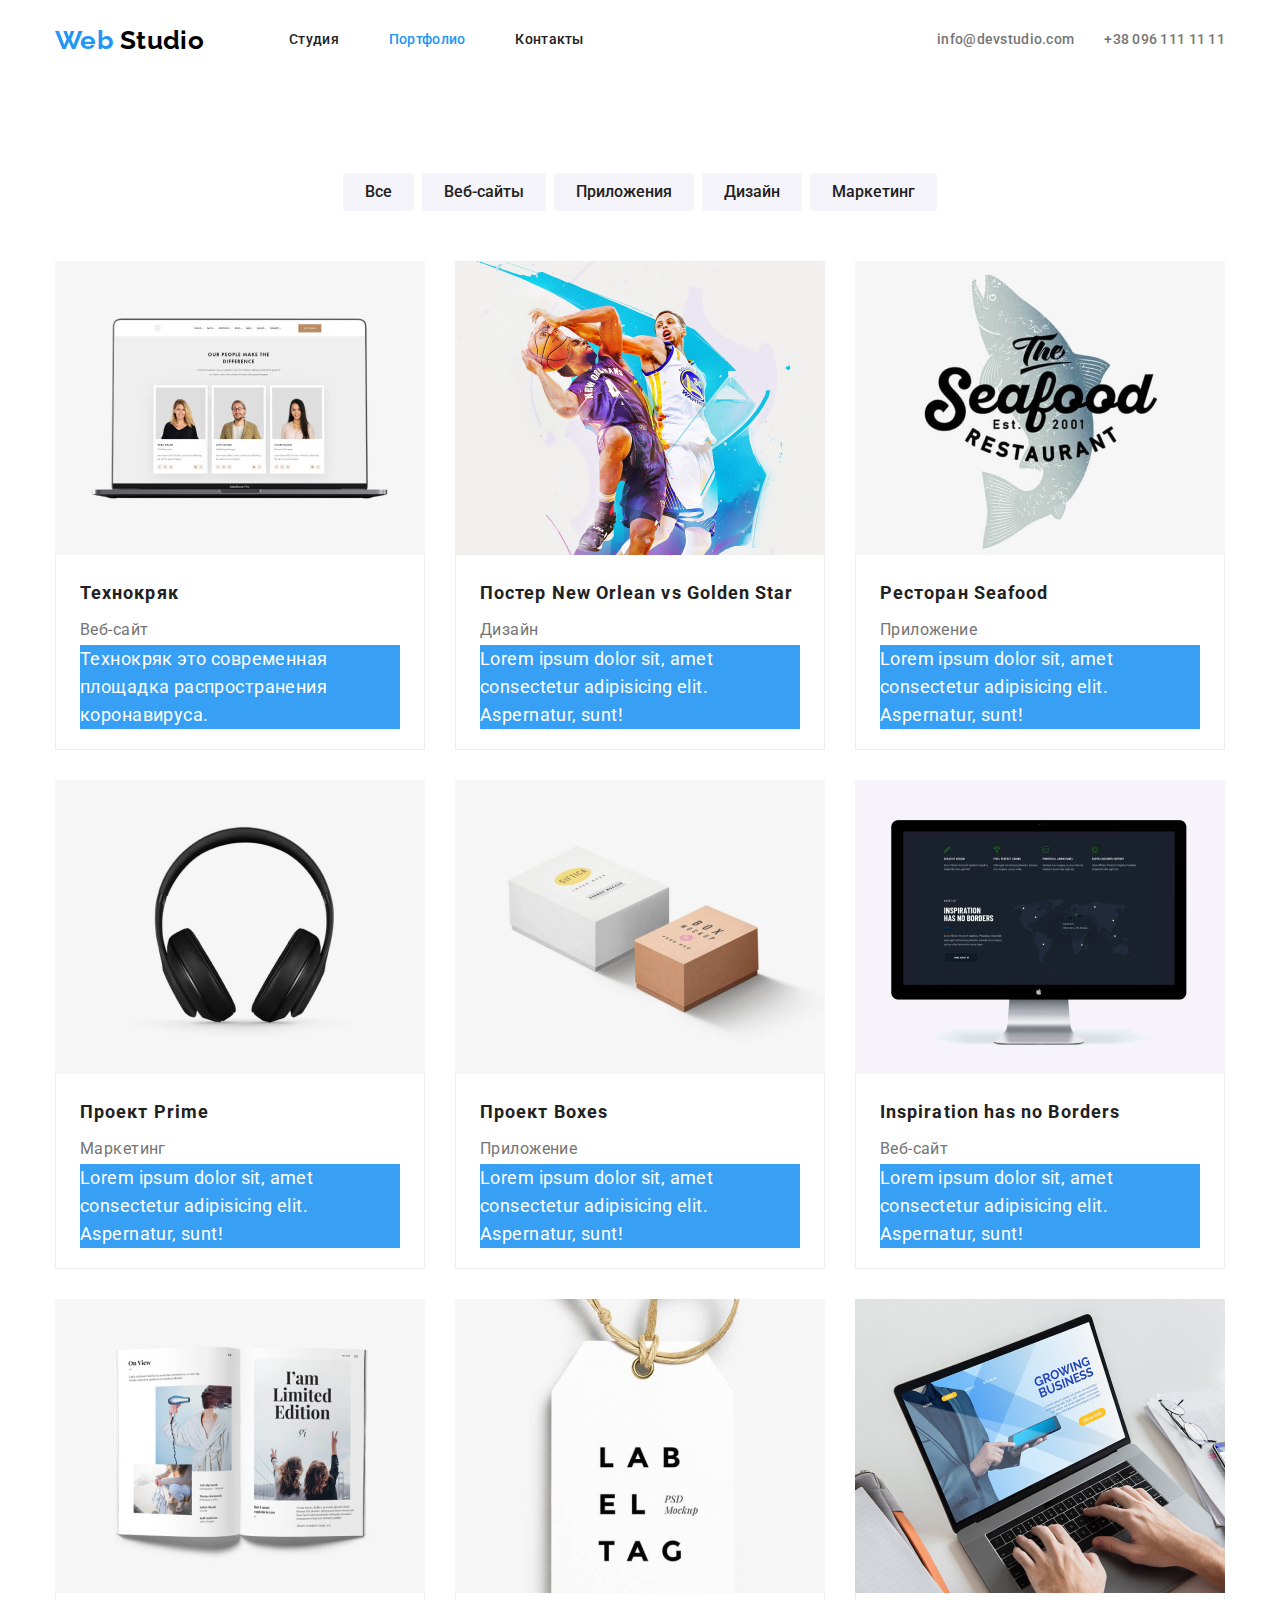
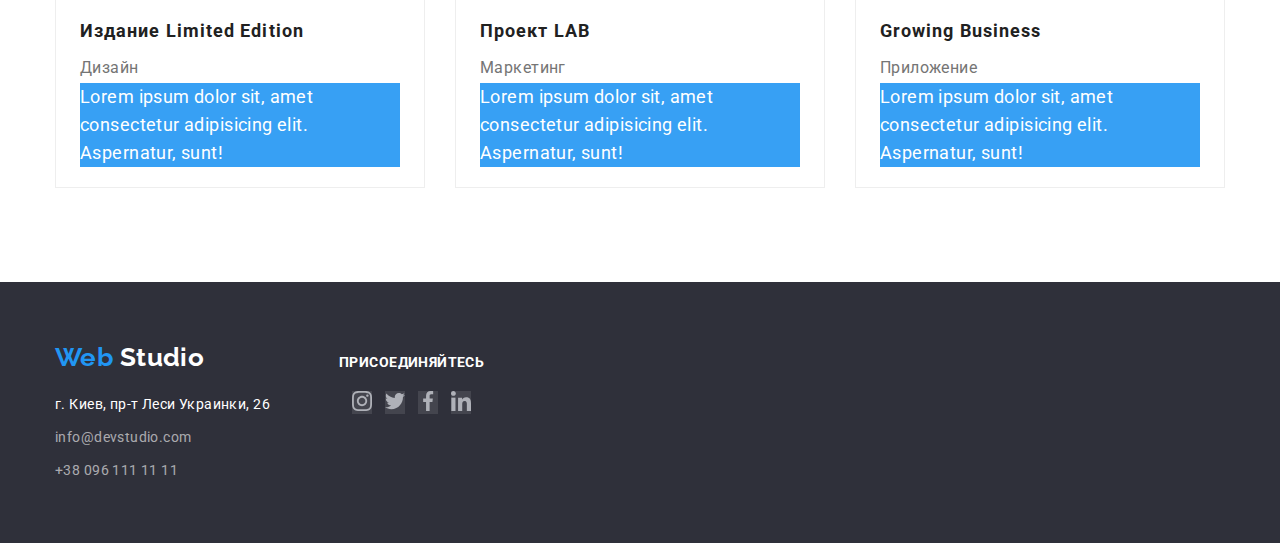
==== portfolio.html @ 56e42ae4 "Добавляет файлы из д/з goit-markup-hw-03" ====
<!DOCTYPE html>
<html lang="en">
  <head>
    <meta charset="UTF-8" />
    <meta name="viewport" content="width=device-width, initial-scale=1.0" />
    <title>Портфолио</title>
    <link
      href="https://fonts.googleapis.com/css2?family=Raleway:wght@700&family=Roboto:wght@400;500;700;900&display=swap"
      rel="stylesheet"
    />
    <link
      rel="stylesheet"
      href="https://cdnjs.cloudflare.com/ajax/libs/modern-normalize/0.7.0/modern-normalize.min.css"
    />
    <link rel="stylesheet" href="./css/style.css" />
  </head>
  <body class="page">
    <!-- шапка сайта -->
    <header>
      <div class="container page-header">
        <nav class="main-nav">
          <a href="./index.html" class="logo" lang="en">
            <span class="logo-active">Web</span> Studio</a
          >
          <ul class="list site-nav">
            <li class="site-nav-item">
              <a href="./index.html" class="link">Студия</a>
            </li>
            <li class="site-nav-item">
              <a href="./portfolio.html" class="link current">Портфолио</a>
            </li>
            <li class="site-nav-item"><a href="" class="link">Контакты</a></li>
          </ul>
        </nav>
        <ul class="list authorization-nav">
          <li class="auth-nav-item">
            <address>
              <a href="mailto:info@devstudio.com" class="link"
                >info@devstudio.com</a
              >
            </address>
          </li>
          <li class="auth-nav-item">
            <address>
              <a href="tel:+380961111111" class="link">+38 096 111 11 11</a>
            </address>
          </li>
        </ul>
      </div>
    </header>
    <main>
      <section class="section portfolio-section">
        <!-- перечень выполенных проектов -->
        <div class="container">
          <h1 hidden>Выполненные проекты</h1>
          <ul class="list button-list">
            <li class="button-item">
              <button class="button" type="button">Все</button>
            </li>
            <li class="button-item">
              <button class="button" type="button">Веб-сайты</button>
            </li>
            <li class="button-item">
              <button class="button" type="button">Приложения</button>
            </li>
            <li class="button-item">
              <button class="button" type="button">Дизайн</button>
            </li>
            <li class="button-item">
              <button class="button" type="button">Маркетинг</button>
            </li>
          </ul>
          <ul class="list portfolio">
            <li class="portfolio-list-item">
              <a href="" class="link">
                <img
                  src="./images/portfolio-projects/project-1.jpg"
                  class="portfolio-project-image"
                  alt="экран ноутбука с изображением"
                  width="370"
                  height="294"
                />
                <div class="portfolio-project-content">
                  <h2 class="title">Технокряк</h2>
                  <p class="text">Веб-сайт</p>
                  <p class="text-hidden">
                    Технокряк это современная площадка распространения
                    коронавируса.
                    <span hidden
                      >Компании используют эту платформу для цифрового шпионажа
                      и атак на защищённые сервера конкурентов.</span
                    >
                  </p>
                </div>
              </a>
            </li>
            <li class="portfolio-list-item">
              <a href="" class="link">
                <img
                  src="./images/portfolio-projects/project-2.jpg"
                  class="portfolio-project-image"
                  alt="баскетболисты"
                  width="370"
                  height="294"
                />
                <div class="portfolio-project-content">
                  <h2 class="title">
                    Постер <span lang="en">New Orlean vs Golden Star</span>
                  </h2>
                  <p class="text">Дизайн</p>
                  <p class="text-hidden">
                    Lorem ipsum dolor sit, amet consectetur adipisicing elit.
                    Aspernatur, sunt!
                  </p>
                </div>
              </a>
            </li>
            <li class="portfolio-list-item">
              <a href="" class="link">
                <img
                  src="./images/portfolio-projects/project-3.jpg"
                  class="portfolio-project-image"
                  alt="эмблема рыбного ресторана"
                  width="370"
                  height="294"
                />
                <div class="portfolio-project-content">
                  <h2 class="title">Ресторан <span lang="en">Seafood</span></h2>
                  <p class="text">Приложение</p>
                  <p class="text-hidden">
                    Lorem ipsum dolor sit, amet consectetur adipisicing elit.
                    Aspernatur, sunt!
                  </p>
                </div>
              </a>
            </li>
            <li class="portfolio-list-item">
              <a href="" class="link">
                <img
                  src="./images/portfolio-projects/project-4.jpg"
                  class="portfolio-project-image"
                  alt="наушники"
                  width="370"
                  height="294"
                />
                <div class="portfolio-project-content">
                  <h2 class="title">Проект <span lang="en">Prime</span></h2>
                  <p class="text">Маркетинг</p>
                  <p class="text-hidden">
                    Lorem ipsum dolor sit, amet consectetur adipisicing elit.
                    Aspernatur, sunt!
                  </p>
                </div>
              </a>
            </li>
            <li class="portfolio-list-item">
              <a href="" class="link">
                <img
                  src="./images/portfolio-projects/project-5.jpg"
                  class="portfolio-project-image"
                  alt="картонные коробки"
                  width="370"
                  height="294"
                />
                <div class="portfolio-project-content">
                  <h2 class="title">Проект <span lang="en">Boxes</span></h2>
                  <p class="text">Приложение</p>
                  <p class="text-hidden">
                    Lorem ipsum dolor sit, amet consectetur adipisicing elit.
                    Aspernatur, sunt!
                  </p>
                </div>
              </a>
            </li>
            <li class="portfolio-list-item">
              <a href="" class="link">
                <img
                  src="./images/portfolio-projects/project-6.jpg"
                  class="portfolio-project-image"
                  alt="сраница сайта на экране монитора"
                  width="370"
                  height="294"
                />
                <div class="portfolio-project-content">
                  <h2 class="title" lang="en">Inspiration has no Borders</h2>
                  <p class="text">Веб-сайт</p>
                  <p class="text-hidden">
                    Lorem ipsum dolor sit, amet consectetur adipisicing elit.
                    Aspernatur, sunt!
                  </p>
                </div>
              </a>
            </li>
            <li class="portfolio-list-item">
              <a href="" class="link">
                <img
                  src="./images/portfolio-projects/project-7.jpg"
                  class="portfolio-project-image"
                  alt="страницы журнала в развороте"
                  width="370"
                  height="294"
                />
                <div class="portfolio-project-content">
                  <h2 class="title">
                    Издание <span lang="en">Limited Edition</span>
                  </h2>
                  <p class="text">Дизайн</p>
                  <p class="text-hidden">
                    Lorem ipsum dolor sit, amet consectetur adipisicing elit.
                    Aspernatur, sunt!
                  </p>
                </div>
              </a>
            </li>
            <li class="portfolio-list-item">
              <a href="" class="link">
                <img
                  src="./images/portfolio-projects/project-8.jpg"
                  class="portfolio-project-image"
                  alt="эмблема проекта"
                  width="370"
                  height="294"
                />
                <div class="portfolio-project-content">
                  <h2 class="title">Проект <span lang="en">LAB</span></h2>
                  <p class="text">Маркетинг</p>
                  <p class="text-hidden">
                    Lorem ipsum dolor sit, amet consectetur adipisicing elit.
                    Aspernatur, sunt!
                  </p>
                </div>
              </a>
            </li>
            <li class="portfolio-list-item">
              <a href="" class="link">
                <img
                  src="./images/portfolio-projects/project-9.jpg"
                  class="portfolio-project-image"
                  alt="сайт приложения на экране ноутбука"
                  width="370"
                  height="294"
                />
                <div class="portfolio-project-content">
                  <h2 class="title" lang="en">Growing Business</h2>
                  <p class="text">Приложение</p>
                  <p class="text-hidden">
                    Lorem ipsum dolor sit, amet consectetur adipisicing elit.
                    Aspernatur, sunt!
                  </p>
                </div>
              </a>
            </li>
          </ul>
        </div>
      </section>
    </main>
    <footer class="footer">
      <div class="container">
        <!-- подвал-адрес и контакты -->
        <h2 hidden>Адрес, контакты, обратная связь</h2>
        <div class="main-container">
          <div class="contacts-container">
            <a href="./index.html" class="logo" lang="en">
              <span class="logo-active">Web</span> Studio</a
            >
            <address>
              <ul class="list adress-links">
                <li class="footer-link-item">
                  <a
                    href="https://goo.gl/maps/h3NakL3rMjCTocCM8"
                    class="link map"
                    target="_blank"
                    >г. Киев, пр-т Леси Украинки, 26</a
                  >
                </li>
                <li class="footer-link-item">
                  <a href="mailto:info@devstudio.com" class="link"
                    >info@devstudio.com</a
                  >
                </li>
                <li class="footer-link-item">
                  <a href="tel:+380961111111" class="link">+38 096 111 11 11</a>
                </li>
              </ul>
            </address>
          </div>
          <div class="social-links-container">
            <b class="text">присоединяйтесь</b>
            <ul class="list social-link-list">
              <li>
                <a href="" class="social-link" aria-label="иконка инстаграма">
                  <img
                    src="./images/our-team/social/instagram.svg"
                    alt="иконка инстаграма"
                /></a>
              </li>
              <li>
                <a href="" class="social-link" aria-label="иконка твиттера">
                  <img
                    src="./images/our-team/social/twitter.svg"
                    alt="иконка твиттера"
                /></a>
              </li>
              <li>
                <a href="" class="social-link" aria-label="иконка фейсбука">
                  <img
                    src="./images/our-team/social/facebook.svg"
                    alt="иконка фейсбука"
                /></a>
              </li>
              <li>
                <a href="" class="social-link" aria-label="иконка линкедина">
                  <img
                    src="./images/our-team/social/linkedin.svg"
                    alt="иконка линкедина"
                /></a>
              </li>
            </ul>
          </div>
        </div>
      </div>
    </footer>
  </body>
</html>
---- css/style.css ----
/* цвет основного текста #212121 */
/* цвет вторичног текста #757575 */
/* цвет лого основной #000000 */
/*цвет лого дополнительный #2196F3 */
/* белый цвет #FFFFFF */
/* цвет e-mail и tel в футере rgba(255, 255, 255, 0.6); */
/* акцент #2196F3 */
/* основной цвет фона #FFFFFF */
/* цвет фона неактивной кнопки-ссылки в Hero background: #188CE8; */
/* цвет фона секции HERO rgba(47, 48, 58, 0.8); */
/* вторичный цвет фона #F5F4FA */
/* цвет фона подписей в разделе Чем мы занимаемся rgba(47, 48, 58, 0.8) */
/* цвет фона в футере #2F303A */
/* цвет рамки списка портфолио #EEEEEE */

/* шрифты
лого font-family: Raleway; font-weight: bold
навигация font-family: Roboto; font-weight: 500
заголовок Hero font-family: Roboto; font-weight: 900 (bold)
абзац в секции Особенности font-family: Roboto; font-weight: normal;
заголовки H2  font-family: Roboto; font-weight: bold;
абзацы в секции чем мы занимаемся  font-family: Roboto; font-weight: bold;
*/

/* outline: 2px solid tomato - поставить в каждый (блок), для удобства верстки */

:root {
  --primary-text-color: #757575;
  --secondary-text-color: #212121;
  --logo-color: #000000;
  --primary-accent-color: #2196f3;
  --additional-accent-color: #188ce8;
  --white-color: #ffffff;
  --footer-adress-color: rgba(255, 255, 255, 0.6);
  --hero-background-color: rgba(47, 48, 58, 0.8);
  --footer-social-links-background-color: rgba(255, 255, 255, 0.1);
  --secondary-background-color: #f5f4fa;
  --footer-background-color: #2f303a;
  --portfolio-list-hidden-color: rgba(33, 150, 243, 0.9);
  --portfolio-list-border-color: #eeeeee;
}

/* Стили для index.html */

.page {
  background-color: var(--white-color);
  color: var(--primary-text-color);

  font-family: "Roboto", sans-serif;
  letter-spacing: 0.03em;
  font-size: 14px;
}

.list {
  margin: 0;
  padding: 0;
  list-style: none;
}

.link,
.logo {
  font-style: normal;
}

.container {
  width: 1200px;
  padding-left: 15px;
  padding-right: 15px;
  margin-left: auto;
  margin-right: auto;
}

.section {
  padding-top: 94px;
  padding-bottom: 94px;
}

/* Header section */
.page-header {
  display: flex;
  align-items: center;
}

.main-nav {
  display: flex;
  align-items: center;
}
.main-nav .logo {
  margin-right: 85px;
}

/* logo */
.logo {
  color: var(--logo-color);
  font-family: "Raleway", sans-serif;
  font-weight: 700;
  font-size: 26px;
  line-height: 1.19;
  text-decoration: none;
}

.logo-active {
  color: var(--primary-accent-color);
}

/* site-navigation */
.site-nav {
  display: flex;
}

.site-nav-item:not(:last-child) {
  margin-right: 50px;
}

.site-nav .link {
  display: block;
  padding-top: 32px;
  padding-bottom: 32px;

  color: var(--secondary-text-color);
  font-weight: 500;
  line-height: 1.14;
  letter-spacing: 0.02em;
  text-decoration: none;
}

.site-nav .link:hover,
.site-nav .link:focus,
.authorization-nav .link:hover,
.authorization-nav .link:focus {
  color: var(--primary-accent-color);
}

.site-nav .link.current {
  color: var(--primary-accent-color);
}

.authorization-nav {
  display: flex;
  margin-left: auto;
}
.auth-nav-item + .auth-nav-item {
  margin-left: 30px;
}

.authorization-nav .link {
  display: block;
  padding-top: 32px;
  padding-bottom: 32px;
  color: var(--primary-text-color);
  font-weight: 500;
  line-height: 1.14;
  letter-spacing: 0.02em;
  text-decoration: none;
}

/* Hero section */
.hero {
  background-color: var(--hero-background-color);

  text-align: center;
}
.hero-title {
  margin-top: 0;
  margin-bottom: 30px;

  color: var(--white-color);
  font-weight: 900;
  font-size: 44px;
  line-height: 1.36;
  text-align: center;
  letter-spacing: 0.06em;
  text-transform: uppercase;
}

.hero-button {
  display: inline-block;
  border-radius: 4px;
  padding: 10px 32px;
  min-width: 200px;

  background-color: var(--primary-accent-color);
  color: var(--white-color);
  font-weight: 700;
  font-size: 16px;
  line-height: 1.87;
  text-align: center;
  letter-spacing: 0.06em;
  text-decoration: none;
}

.hero-button:hover,
.hero-button:focus {
  background-color: var(--additional-accent-color);
  box-shadow: 0px 4px 4px rgba(0, 0, 0, 0.15);
  border-radius: 4px;
}

/* Section */
.section-title {
  margin-top: 0;
  margin-bottom: 50px;

  color: var(--secondary-text-color);
  font-size: 36px;
  line-height: 1.67;
  text-align: center;
}

/* Features section */
.section.features {
  padding-bottom: 0;
}

.features-list {
  display: flex;
  flex-wrap: wrap;
}

.features-list-item {
  width: calc((100% - 90px) / 4);
  margin-right: 30px;
}

.features-list-item:last-child {
  margin-right: 0;
}

.features-item-image {
  display: block;
  margin-bottom: 55px;
  background-color: var(--secondary-background-color);
}
.features-item-image:hover {
  background-color: var(--primary-accent-color);
}
.features-list .title {
  margin-top: 0;
  margin-bottom: 10px;
  padding: 0;

  color: var(--secondary-text-color);
  font-weight: 700;
  line-height: 1.14;
  text-transform: uppercase;
}

.features-list .text {
  margin-top: 0;
  margin-bottom: 0;

  line-height: 1.71;
}

/* What we do sectionn */
.what-we-do .list {
  display: flex;
  justify-content: space-between;
}

.what-we-do .section-title {
  margin-top: 0;
  margin-bottom: 50px;
}

.what-we-do-image {
  display: block;
}

.what-we-do .text {
  margin-top: 0;
  margin-bottom: 0;
  padding-top: 27px;
  padding-bottom: 27px;
  color: var(--white-color);
  background-color: var(--hero-background-color);
  font-weight: 700;
  line-height: 1.14;
  text-align: center;
  text-transform: uppercase;
}

/* Our team section */

.our-team .members {
  display: flex;
  /* justify-content: space-between; */
}

.our-team {
  background-color: var(--secondary-background-color);
}

.our-team .member-photo {
  display: block;
  margin-bottom: 30px;
}

.our-team .title {
  margin-top: 0;
  margin-bottom: 10px;

  color: var(--secondary-text-color);
  font-weight: 500;
  font-size: 16px;
  line-height: 1.88;
  text-align: center;
}

.our-team .list-item {
  width: calc((100% - 60px) / 3);
  padding-bottom: 24px;

  background-color: var(--white-color);
  box-shadow: 0px 2px 1px rgba(0, 0, 0, 0.2), 0px 1px 1px rgba(0, 0, 0, 0.14),
    0px 1px 3px rgba(0, 0, 0, 0.12);
  border-radius: 0px 0px 4px 4px;
}

.our-team .list-item:not(:last-child) {
  margin-right: 30px;
}

.our-team .position {
  margin-top: 0;
  margin-bottom: 16px;

  font-size: 16px;
  line-height: 1.88;
  text-align: center;
}

.social-link-list {
  display: flex;
  justify-content: space-evenly;
}

.social-link {
  display: block;
}

.social-link:hover,
.social-link:focus {
  background-color: var(--primary-accent-color);
}

/* Clients section */

.clients-list {
  display: flex;
  align-items: center;
}

.section .clients-link {
  display: block;
  width: 170px;
}

.clients-list .item:not(:last-child) {
  margin-right: 30px;
}

.section .clients-link:hover,
.section .clients-link:focus {
  background-color: var(--primary-accent-color);
}

/* Footer */
.footer {
  padding-top: 60px;
  padding-bottom: 60px;
  background-color: var(--footer-background-color);
}

.main-container {
  display: flex;
}

.contacts-container {
  margin-right: 69px;
}

.social-links-container {
  padding-top: 12px;
  padding-bottom: 43px;
}

.footer .logo {
  display: inline-block;
  margin-bottom: 20px;

  color: var(--white-color);
}
.adress-links .link {
  display: inline-block;
  color: var(--footer-adress-color);
  line-height: 1.71;
  text-decoration: none;
}

.footer-link-item:not(:last-child) {
  margin-bottom: 9px;
}

.adress-links .link:hover,
.adress-links .link:focus {
  color: var(--primary-accent-color);
}

.adress-links .map {
  color: var(--white-color);
  line-height: 1.71;
  text-decoration: none;
}

.footer .text {
  display: inline-block;
  margin-bottom: 20px;
  color: var(--white-color);
  font-weight: 700;
  line-height: 1.14;
  text-transform: uppercase;
}

.footer .social-link {
  background-color: var(--footer-social-links-background-color);
}

.footer .social-link:hover,
.footer .social-link:focus {
  background-color: var(--primary-accent-color);
}

/* Стили для portfolio.html */

.portfolio-section {
  padding-top: 93px;
}

.button-list {
  display: flex;
  margin-bottom: 50px;
  justify-content: center;
}

.button-list .button-item:not(:last-child) {
  margin-right: 8px;
}

.button {
  display: block;
  padding: 6px 22px;
  border-radius: 4px;
  border-width: 0px;

  color: var(--secondary-text-color);
  background-color: var(--secondary-background-color);
  font-weight: 500;
  font-size: 16px;
  line-height: 1.62;
  text-align: center;
  text-decoration: none;
}

.button:hover,
.button:focus {
  color: var(--white-color);
  background-color: var(--primary-accent-color);
  box-shadow: 0px 2px 2px rgba(0, 0, 0, 0.12), 0px 1px 2px rgba(0, 0, 0, 0.08),
    0px 3px 1px rgba(0, 0, 0, 0.1);
}

/* Перечень проектов */
.portfolio {
  display: flex;
  flex-wrap: wrap;
}

.portfolio-list-item {
  width: calc((100% - 60px) / 3);
  margin-right: 30px;
  margin-bottom: 30px;
}

.portfolio-list-item:nth-child(3n) {
  margin-right: 0;
}

.portfolio-list-item:nth-last-child(-n + 3) {
  margin-bottom: 0;
}

/* Альтернатива 1

.portfolio-list-item {
  width: 370px;
  margin-right: 30px;
  margin-bottom: 30px;
}

.portfolio-list-item:nth-child(3n) {
  margin-right: 0;
}

.portfolio-list-item:nth-last-child(-n + 3) {
  margin-bottom: 0;
} */

/* Альтернатива 2

.portfolio-list-item:not(:nth-child(3n)) {
  margin-right: 30px;
}

.portfolio-list-item:not(:nth-last-child(-n + 3)) {
  margin-bottom: 30px;
} */

/* рамка сдвигает изображение
.portfolio-list-item {
  border: 1px solid var(--portfolio-list-border-color);
} в <li> портфолио */

.portfolio .link {
  text-decoration: none;
  display: block;
}

.portfolio .link:hover,
.portfolio .link:focus {
  box-shadow: 1px 4px 6px rgba(0, 0, 0, 0.16), 0px 4px 4px rgba(0, 0, 0, 0.06),
    0px 1px 1px rgba(0, 0, 0, 0.12);
}

.portfolio-project-image {
  display: block;
}

.portfolio-project-content {
  padding-top: 20px;
  padding-right: 24px;
  padding-bottom: 20px;
  padding-left: 24px;
  border-bottom: 1px solid var(--portfolio-list-border-color);
  border-left: 1px solid var(--portfolio-list-border-color);
  border-right: 1px solid var(--portfolio-list-border-color);
}

.portfolio .title {
  margin-top: 0;
  margin-bottom: 4px;
  color: var(--secondary-text-color);
  font-weight: 700;
  font-size: 18px;
  line-height: 2;
  letter-spacing: 0.06em;
}

.portfolio .text {
  margin-top: 0;
  margin-bottom: 0;
  color: var(--primary-text-color);
  font-size: 16px;
  line-height: 1.87;
}

.portfolio .text-hidden {
  margin-top: 0;
  margin-bottom: 0;
  color: var(--white-color);
  background-color: var(--portfolio-list-hidden-color);
  font-size: 18px;
  line-height: 1.56;
}
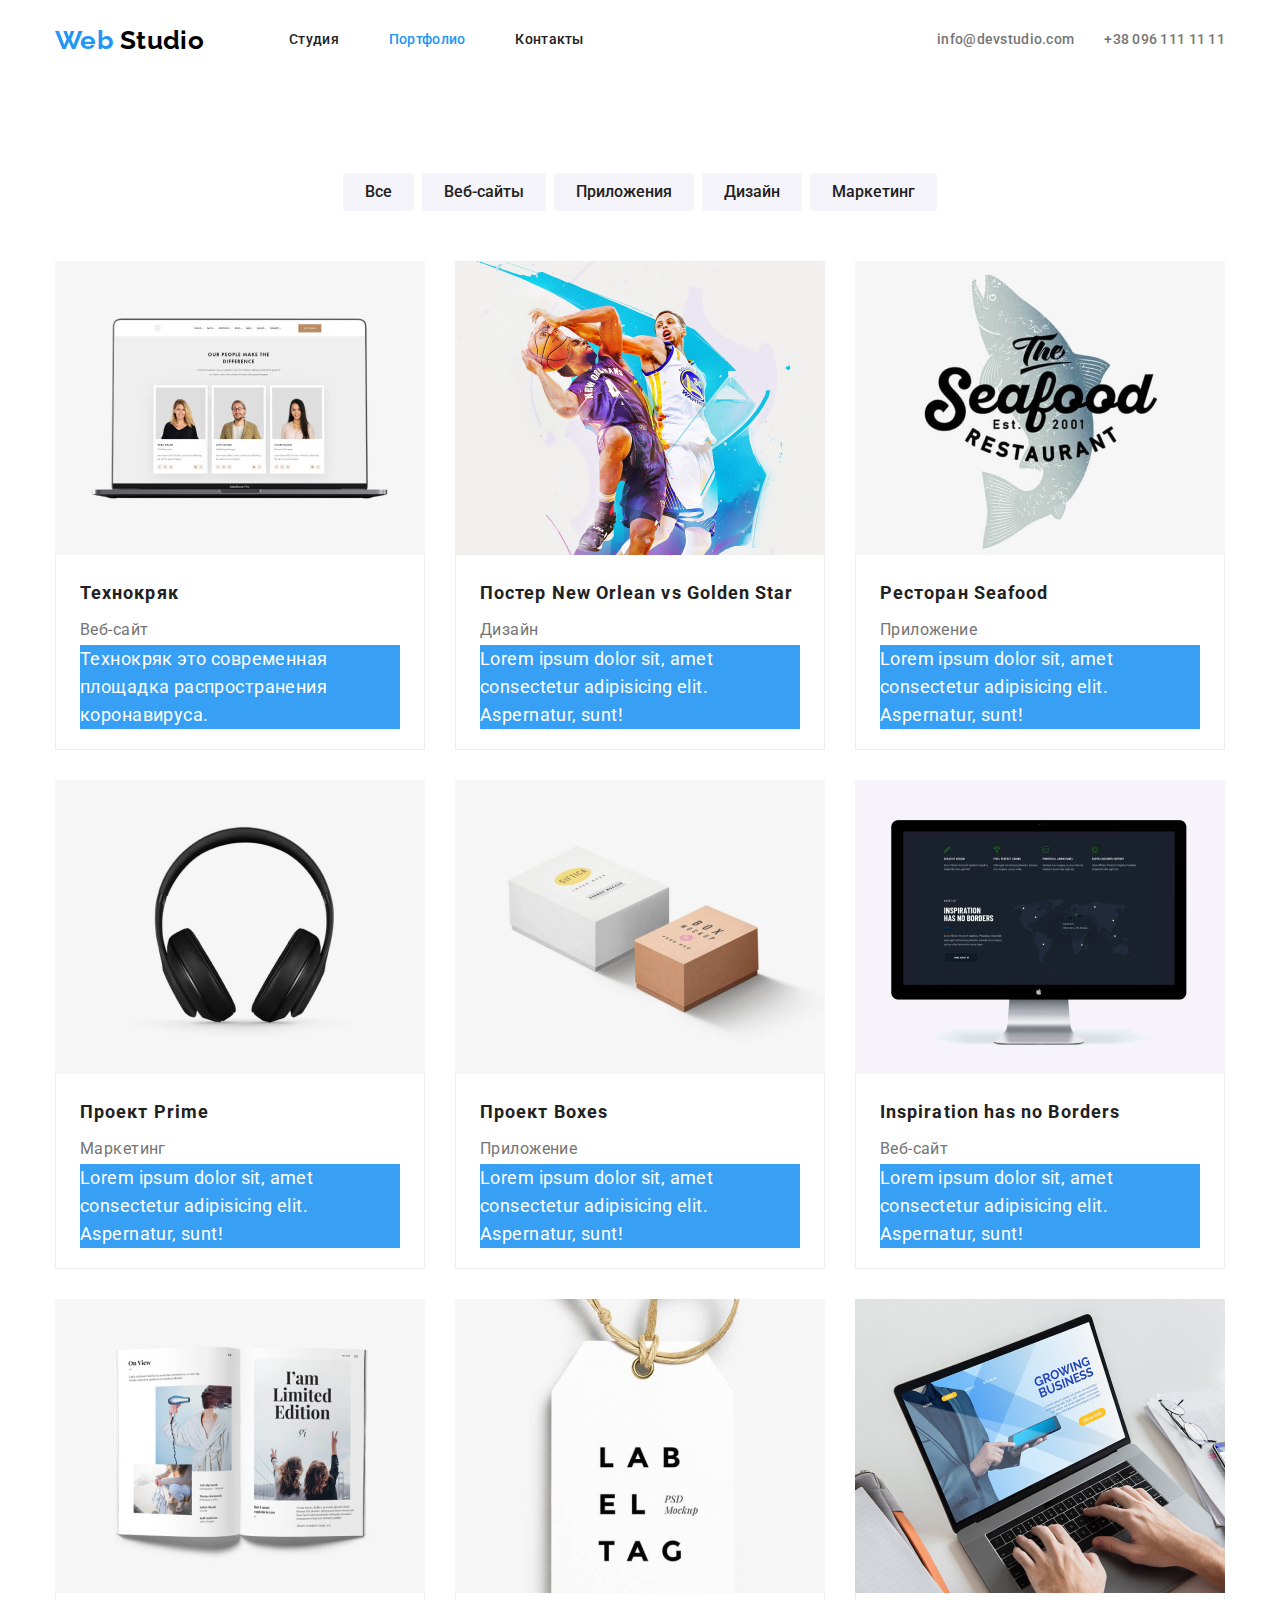
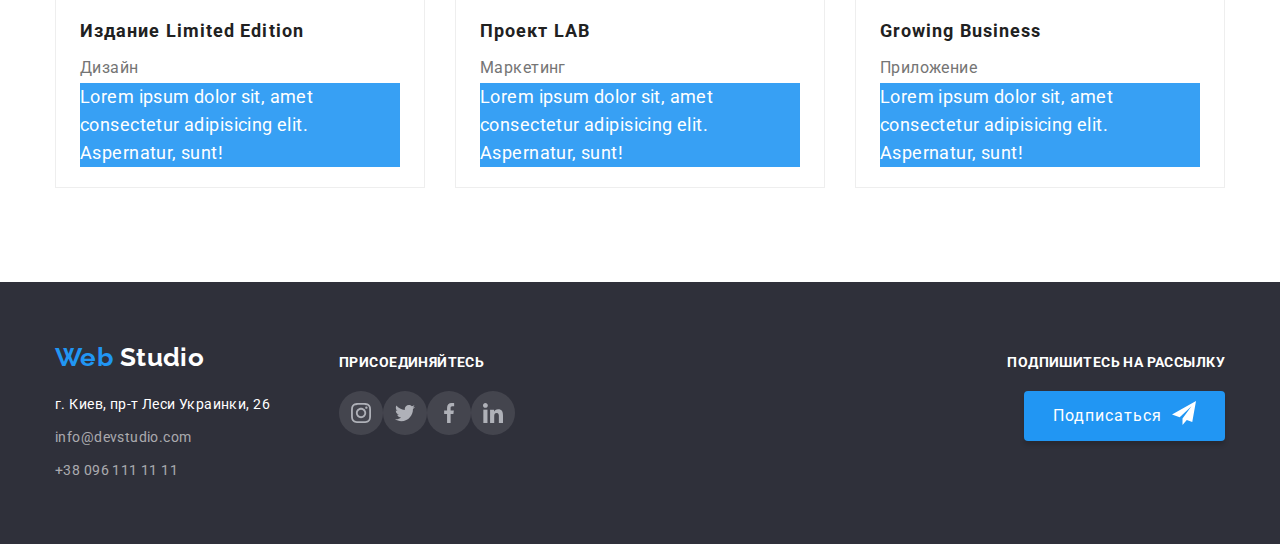
==== commit 14b43a4a: "Добавляет bg-image в секции Hero, Features, Footer; добавляет кнопку "Подписаться" в Footer" ====
--- a/portfolio.html
+++ b/portfolio.html
@@ -288,34 +288,38 @@
             <b class="text">присоединяйтесь</b>
             <ul class="list social-link-list">
               <li>
-                <a href="" class="social-link" aria-label="иконка инстаграма">
-                  <img
-                    src="./images/our-team/social/instagram.svg"
-                    alt="иконка инстаграма"
-                /></a>
+                <a
+                  href=""
+                  class="social-link link-instagram"
+                  aria-label="иконка инстаграма"
+                ></a>
               </li>
               <li>
-                <a href="" class="social-link" aria-label="иконка твиттера">
-                  <img
-                    src="./images/our-team/social/twitter.svg"
-                    alt="иконка твиттера"
-                /></a>
+                <a
+                  href=""
+                  class="social-link link-twitter"
+                  aria-label="иконка твиттера"
+                ></a>
               </li>
               <li>
-                <a href="" class="social-link" aria-label="иконка фейсбука">
-                  <img
-                    src="./images/our-team/social/facebook.svg"
-                    alt="иконка фейсбука"
-                /></a>
+                <a
+                  href=""
+                  class="social-link link-facebook"
+                  aria-label="иконка фейсбука"
+                ></a>
               </li>
               <li>
-                <a href="" class="social-link" aria-label="иконка линкедина">
-                  <img
-                    src="./images/our-team/social/linkedin.svg"
-                    alt="иконка линкедина"
-                /></a>
+                <a
+                  href=""
+                  class="social-link link-linkedin"
+                  aria-label="иконка линкедина"
+                ></a>
               </li>
             </ul>
+          </div>
+          <div class="subscribe-container">
+            <b class="text">Подпишитесь на рассылку</b>
+            <button class="subscribe-button" type="button">Подписаться</button>
           </div>
         </div>
       </div>
--- a/css/style.css
+++ b/css/style.css
@@ -24,6 +24,8 @@
 
 /* outline: 2px solid tomato - поставить в каждый (блок), для удобства верстки */
 
+/* в каждую ссылку, кнопку добавить атрибут arial-label */
+
 :root {
   --primary-text-color: #757575;
   --secondary-text-color: #212121;
@@ -60,6 +62,7 @@
 .link,
 .logo {
   font-style: normal;
+  cursor: pointer;
 }
 
 .container {
@@ -156,10 +159,25 @@
 
 /* Hero section */
 .hero {
+  max-width: 1600px;
+  min-height: 600px;
+  margin-left: auto;
+  margin-right: auto;
+  padding-top: 200px;
+  background-image: linear-gradient(
+      to right,
+      var(--hero-background-color),
+      var(--hero-background-color)
+    ),
+    url(../images/hero/hero-bg-image.jpg);
+  background-repeat: no-repeat;
+  background-position: center;
+  background-size: cover;
   background-color: var(--hero-background-color);
 
   text-align: center;
 }
+
 .hero-title {
   margin-top: 0;
   margin-bottom: 30px;
@@ -226,14 +244,34 @@
   margin-right: 0;
 }
 
-.features-item-image {
-  display: block;
-  margin-bottom: 55px;
+.features-list-item::before {
+  content: "";
+  display: block;
+  height: 120px;
+  margin-bottom: 30px;
   background-color: var(--secondary-background-color);
-}
-.features-item-image:hover {
-  background-color: var(--primary-accent-color);
-}
+  border-radius: 4px;
+  background-size: 70px 70px;
+  background-repeat: no-repeat;
+  background-position: center;
+}
+
+.features-list-item.icon-antenna::before {
+  background-image: url(../images/features/antenna.svg);
+}
+
+.features-list-item.icon-clock::before {
+  background-image: url(../images/features/clock.svg);
+}
+
+.features-list-item.icon-diagram::before {
+  background-image: url(../images/features/diagram.svg);
+}
+
+.features-list-item.icon-astronaut::before {
+  background-image: url(../images/features/astronaut.svg);
+}
+
 .features-list .title {
   margin-top: 0;
   margin-bottom: 10px;
@@ -368,7 +406,7 @@
 /* Footer */
 .footer {
   padding-top: 60px;
-  padding-bottom: 60px;
+  padding-bottom: 61px;
   background-color: var(--footer-background-color);
 }
 
@@ -382,7 +420,13 @@
 
 .social-links-container {
   padding-top: 12px;
-  padding-bottom: 43px;
+  padding-bottom: 40px;
+}
+
+.subscribe-container {
+  padding-top: 12px;
+  padding-bottom: 35px;
+  margin-left: auto;
 }
 
 .footer .logo {
@@ -423,12 +467,72 @@
 }
 
 .footer .social-link {
+  display: inline-block;
+  width: 44px;
+  height: 44px;
+  border-radius: 50%;
+  background-size: 20px 20px;
+  background-repeat: no-repeat;
+  background-position: center;
   background-color: var(--footer-social-links-background-color);
+  color: var(--white-color);
+}
+
+/* задать svg белый цыет в fill */
+
+.footer .link-instagram {
+  background-image: url(../images/our-team/social/instagram.svg);
+}
+
+.footer .link-twitter {
+  background-image: url(../images/our-team/social/twitter.svg);
+}
+
+.footer .link-facebook {
+  background-image: url(../images/our-team/social/facebook.svg);
+}
+
+.footer .link-linkedin {
+  background-image: url(../images/our-team/social/linkedin.svg);
 }
 
 .footer .social-link:hover,
 .footer .social-link:focus {
   background-color: var(--primary-accent-color);
+}
+
+.footer .subscribe-button {
+  display: flex;
+  margin-left: auto;
+  padding: 10px 29px;
+  background: var(--primary-accent-color);
+  box-shadow: 0px 4px 4px rgba(0, 0, 0, 0.15);
+  border-radius: 4px;
+  border-width: 0px;
+
+  font-weight: 700px;
+  color: var(--white-color);
+  font-size: 16px;
+  line-height: 1.87;
+  text-align: center;
+  letter-spacing: 0.06em;
+  cursor: pointer;
+}
+
+.subscribe-button::after {
+  content: "";
+  display: inline-block;
+  width: 24px;
+  height: 24px;
+  margin-left: 10px;
+  background-image: url(../images/our-team/social/telegram.svg);
+  background-size: contain;
+  align-items: center;
+}
+
+.subscribe-button:hover,
+.subscribe-button:focus {
+  background-color: var(--additional-accent-color);
 }
 
 /* Стили для portfolio.html */
@@ -460,6 +564,7 @@
   line-height: 1.62;
   text-align: center;
   text-decoration: none;
+  cursor: pointer;
 }
 
 .button:hover,
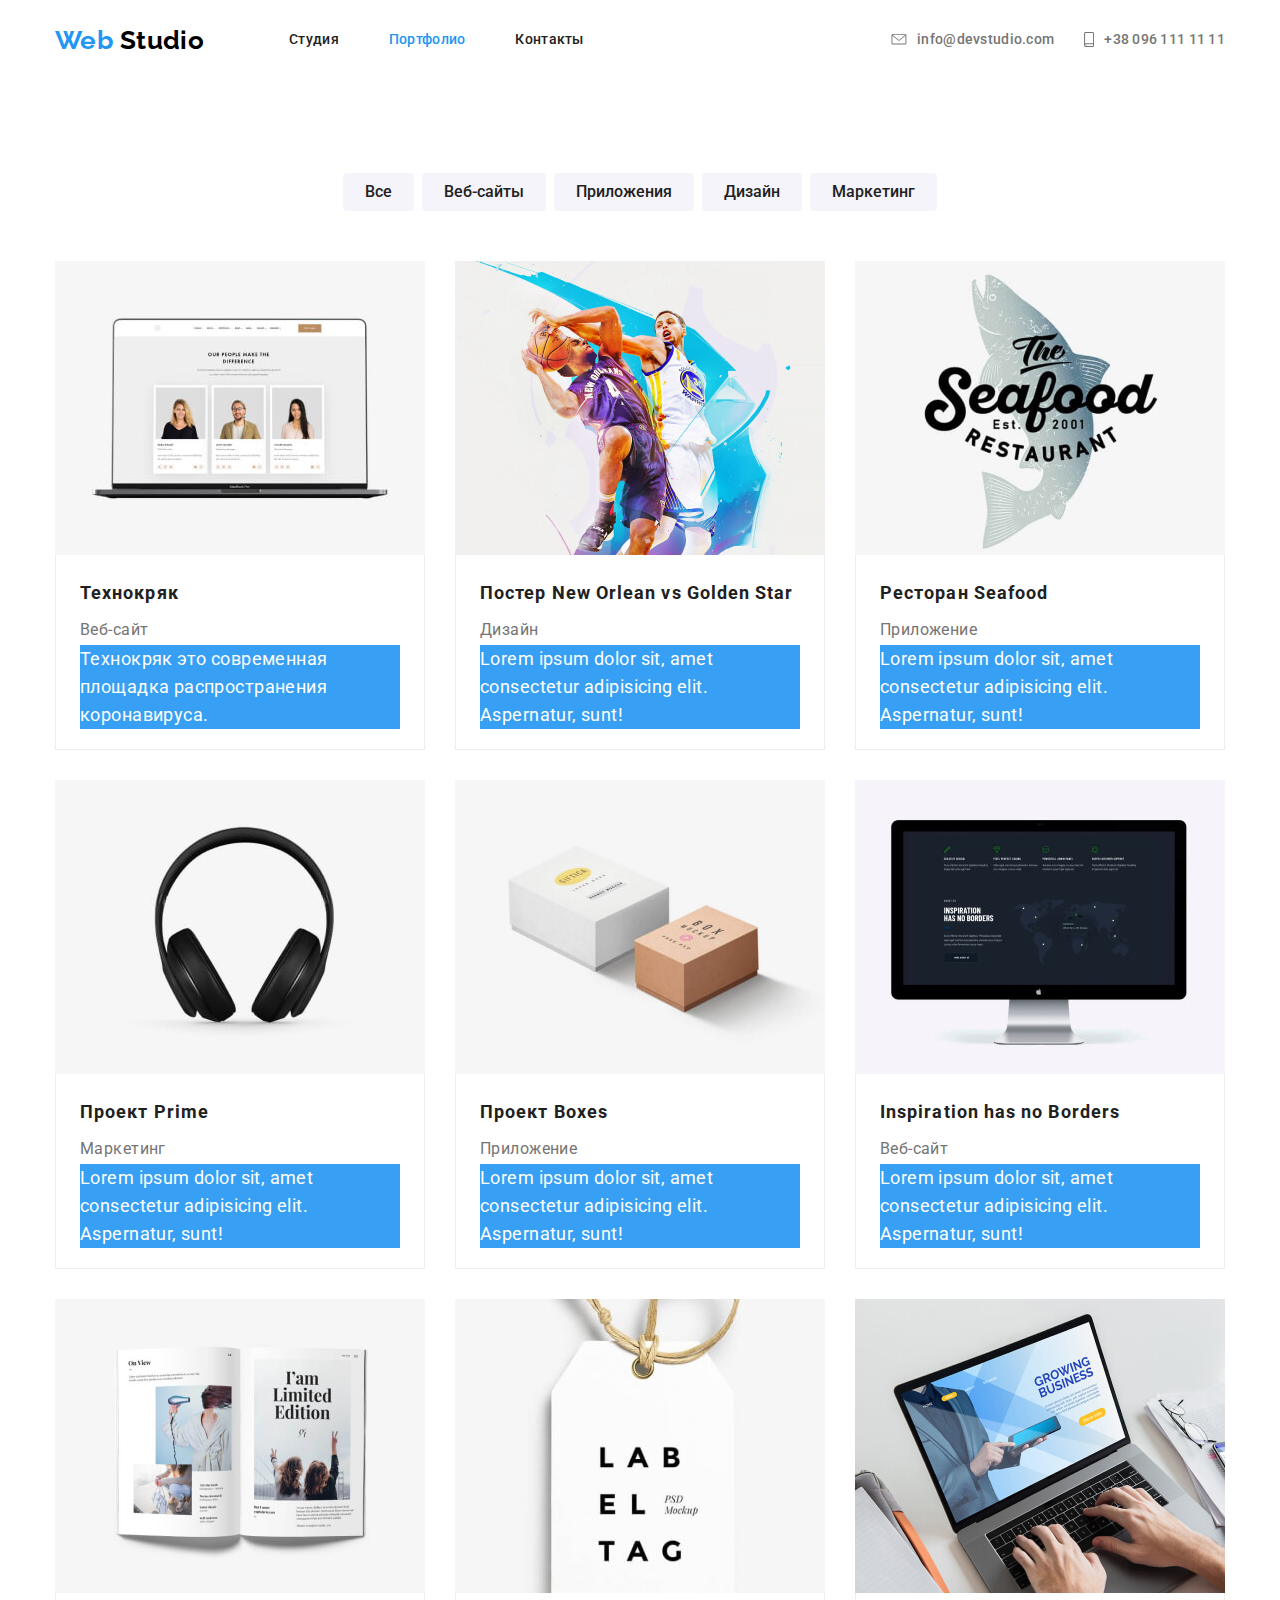
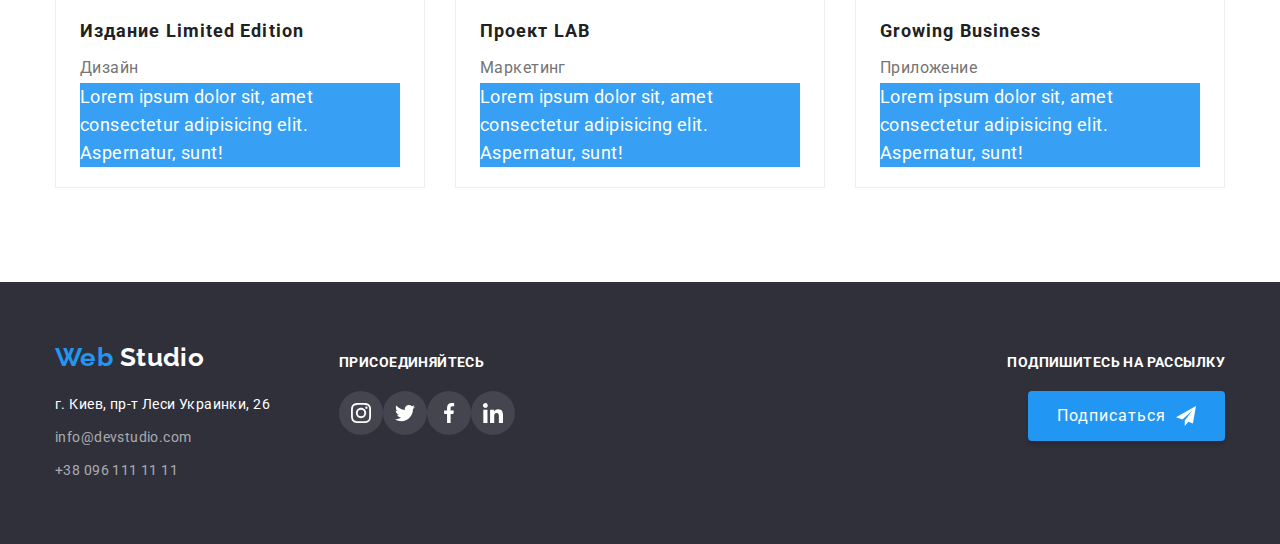
==== commit 07491fc3: "Добавляет иконки на страницу Портфолио" ====
--- a/portfolio.html
+++ b/portfolio.html
@@ -35,14 +35,22 @@
         <ul class="list authorization-nav">
           <li class="auth-nav-item">
             <address>
-              <a href="mailto:info@devstudio.com" class="link"
-                >info@devstudio.com</a
+              <a href="mailto:info@devstudio.com" class="link">
+                <svg class="auth-nav-link-icon" width="16" height="11.2">
+                  <use href="./images/sprite.svg#icon-envelope"></use>
+                </svg>
+                info@devstudio.com</a
               >
             </address>
           </li>
           <li class="auth-nav-item">
             <address>
-              <a href="tel:+380961111111" class="link">+38 096 111 11 11</a>
+              <a href="tel:+380961111111" class="link">
+                <svg class="auth-nav-link-icon" width="10" height="15">
+                  <use href="./images/sprite.svg#icon-smartphone"></use>
+                </svg>
+                +38 096 111 11 11</a
+              >
             </address>
           </li>
         </ul>
@@ -292,6 +300,9 @@
                   href=""
                   class="social-link link-instagram"
                   aria-label="иконка инстаграма"
+                >
+                  <svg class="social-link-icon">
+                    <use href="./images/sprite.svg#icon-instagram"></use></svg
                 ></a>
               </li>
               <li>
@@ -299,6 +310,9 @@
                   href=""
                   class="social-link link-twitter"
                   aria-label="иконка твиттера"
+                >
+                  <svg class="social-link-icon">
+                    <use href="./images/sprite.svg#icon-twitter"></use></svg
                 ></a>
               </li>
               <li>
@@ -306,6 +320,9 @@
                   href=""
                   class="social-link link-facebook"
                   aria-label="иконка фейсбука"
+                >
+                  <svg class="social-link-icon">
+                    <use href="./images/sprite.svg#icon-facebook"></use></svg
                 ></a>
               </li>
               <li>
@@ -313,13 +330,21 @@
                   href=""
                   class="social-link link-linkedin"
                   aria-label="иконка линкедина"
+                >
+                  <svg class="social-link-icon">
+                    <use href="./images/sprite.svg#icon-linkedin"></use></svg
                 ></a>
               </li>
             </ul>
           </div>
           <div class="subscribe-container">
             <b class="text">Подпишитесь на рассылку</b>
-            <button class="subscribe-button" type="button">Подписаться</button>
+            <button class="subscribe-button" type="button">
+              Подписаться
+              <svg class="social-link-icon telegram">
+                <use href="./images/sprite.svg#icon-telegram"></use>
+              </svg>
+            </button>
           </div>
         </div>
       </div>
--- a/css/style.css
+++ b/css/style.css
@@ -12,6 +12,7 @@
 /* цвет фона подписей в разделе Чем мы занимаемся rgba(47, 48, 58, 0.8) */
 /* цвет фона в футере #2F303A */
 /* цвет рамки списка портфолио #EEEEEE */
+/* цвет иконок соцсетей в каточках our team #AFB1B8 */
 
 /* шрифты
 лого font-family: Raleway; font-weight: bold
@@ -24,7 +25,8 @@
 
 /* outline: 2px solid tomato - поставить в каждый (блок), для удобства верстки */
 
-/* в каждую ссылку, кнопку добавить атрибут arial-label */
+/* в каждую ссылку, кнопку добавить атрибут arial-label 
+оптимизировать все изображения*/
 
 :root {
   --primary-text-color: #757575;
@@ -40,6 +42,7 @@
   --footer-background-color: #2f303a;
   --portfolio-list-hidden-color: rgba(33, 150, 243, 0.9);
   --portfolio-list-border-color: #eeeeee;
+  --links-icon-basic-color: #afb1b8;
 }
 
 /* Стили для index.html */
@@ -147,7 +150,8 @@
 }
 
 .authorization-nav .link {
-  display: block;
+  display: flex;
+  align-items: center;
   padding-top: 32px;
   padding-bottom: 32px;
   color: var(--primary-text-color);
@@ -155,6 +159,17 @@
   line-height: 1.14;
   letter-spacing: 0.02em;
   text-decoration: none;
+}
+
+.auth-nav-link-icon {
+  margin-right: 10px;
+
+  --color3: var(--primary-text-color);
+}
+
+.authorization-nav .link:hover .auth-nav-link-icon,
+.authorization-nav .link:focus .auth-nav-link-icon {
+  --color3: var(--primary-accent-color);
 }
 
 /* Hero section */
@@ -244,32 +259,19 @@
   margin-right: 0;
 }
 
-.features-list-item::before {
-  content: "";
-  display: block;
+.fetures-icon-container {
+  display: flex;
+  align-items: center;
+  justify-content: center;
   height: 120px;
   margin-bottom: 30px;
   background-color: var(--secondary-background-color);
   border-radius: 4px;
-  background-size: 70px 70px;
-  background-repeat: no-repeat;
-  background-position: center;
-}
-
-.features-list-item.icon-antenna::before {
-  background-image: url(../images/features/antenna.svg);
-}
-
-.features-list-item.icon-clock::before {
-  background-image: url(../images/features/clock.svg);
-}
-
-.features-list-item.icon-diagram::before {
-  background-image: url(../images/features/diagram.svg);
-}
-
-.features-list-item.icon-astronaut::before {
-  background-image: url(../images/features/astronaut.svg);
+}
+
+.features-icon {
+  width: 70px;
+  height: 70px;
 }
 
 .features-list .title {
@@ -368,13 +370,26 @@
   text-align: center;
 }
 
-.social-link-list {
-  display: flex;
-  justify-content: space-evenly;
+.our-team .social-link-list {
+  display: flex;
+  justify-content: space-between;
+  margin-right: 32px;
+  margin-left: 32px;
 }
 
 .social-link {
-  display: block;
+  display: inline-flex;
+  align-items: center;
+  justify-content: center;
+  width: 44px;
+  height: 44px;
+  border-radius: 50%;
+}
+
+.social-link-icon {
+  width: 20px;
+  height: 20px;
+  --color4: var(--links-icon-basic-color);
 }
 
 .social-link:hover,
@@ -382,6 +397,11 @@
   background-color: var(--primary-accent-color);
 }
 
+.social-link:hover .social-link-icon,
+.social-link:focus .social-link-icon {
+  --color4: var(--white-color);
+}
+
 /* Clients section */
 
 .clients-list {
@@ -389,18 +409,32 @@
   align-items: center;
 }
 
-.section .clients-link {
-  display: block;
+.clients-list-link {
+  display: flex;
   width: 170px;
-}
-
-.clients-list .item:not(:last-child) {
+  height: 90px;
+  justify-content: center;
+  align-items: center;
+  border: 1px solid var(--links-icon-basic-color);
+  border-radius: 4px;
+}
+
+.clients-list-item:not(:last-child) {
   margin-right: 30px;
 }
 
-.section .clients-link:hover,
-.section .clients-link:focus {
-  background-color: var(--primary-accent-color);
+.clients-link-icon {
+  --color4: var(--links-icon-basic-color);
+}
+
+.clients-list-link:hover,
+.clients-list-link:focus {
+  border-color: var(--primary-accent-color);
+}
+
+.clients-list-link:hover .clients-link-icon,
+.clients-list-link:focus .clients-link-icon {
+  --color4: var(--primary-accent-color);
 }
 
 /* Footer */
@@ -466,34 +500,25 @@
   text-transform: uppercase;
 }
 
-.footer .social-link {
-  display: inline-block;
+.footer .social-link-list {
+  display: flex;
   width: 44px;
   height: 44px;
   border-radius: 50%;
-  background-size: 20px 20px;
-  background-repeat: no-repeat;
-  background-position: center;
+}
+
+.footer .social-link {
+  display: inline-flex;
+  align-items: center;
+  justify-content: center;
+  width: 44px;
+  height: 44px;
+  border-radius: 50%;
   background-color: var(--footer-social-links-background-color);
-  color: var(--white-color);
-}
-
-/* задать svg белый цыет в fill */
-
-.footer .link-instagram {
-  background-image: url(../images/our-team/social/instagram.svg);
-}
-
-.footer .link-twitter {
-  background-image: url(../images/our-team/social/twitter.svg);
-}
-
-.footer .link-facebook {
-  background-image: url(../images/our-team/social/facebook.svg);
-}
-
-.footer .link-linkedin {
-  background-image: url(../images/our-team/social/linkedin.svg);
+}
+
+.footer .social-link-icon {
+  --color4: var(--white-color);
 }
 
 .footer .social-link:hover,
@@ -503,6 +528,8 @@
 
 .footer .subscribe-button {
   display: flex;
+  align-items: center;
+  justify-content: center;
   margin-left: auto;
   padding: 10px 29px;
   background: var(--primary-accent-color);
@@ -519,15 +546,8 @@
   cursor: pointer;
 }
 
-.subscribe-button::after {
-  content: "";
-  display: inline-block;
-  width: 24px;
-  height: 24px;
+.footer .telegram {
   margin-left: 10px;
-  background-image: url(../images/our-team/social/telegram.svg);
-  background-size: contain;
-  align-items: center;
 }
 
 .subscribe-button:hover,
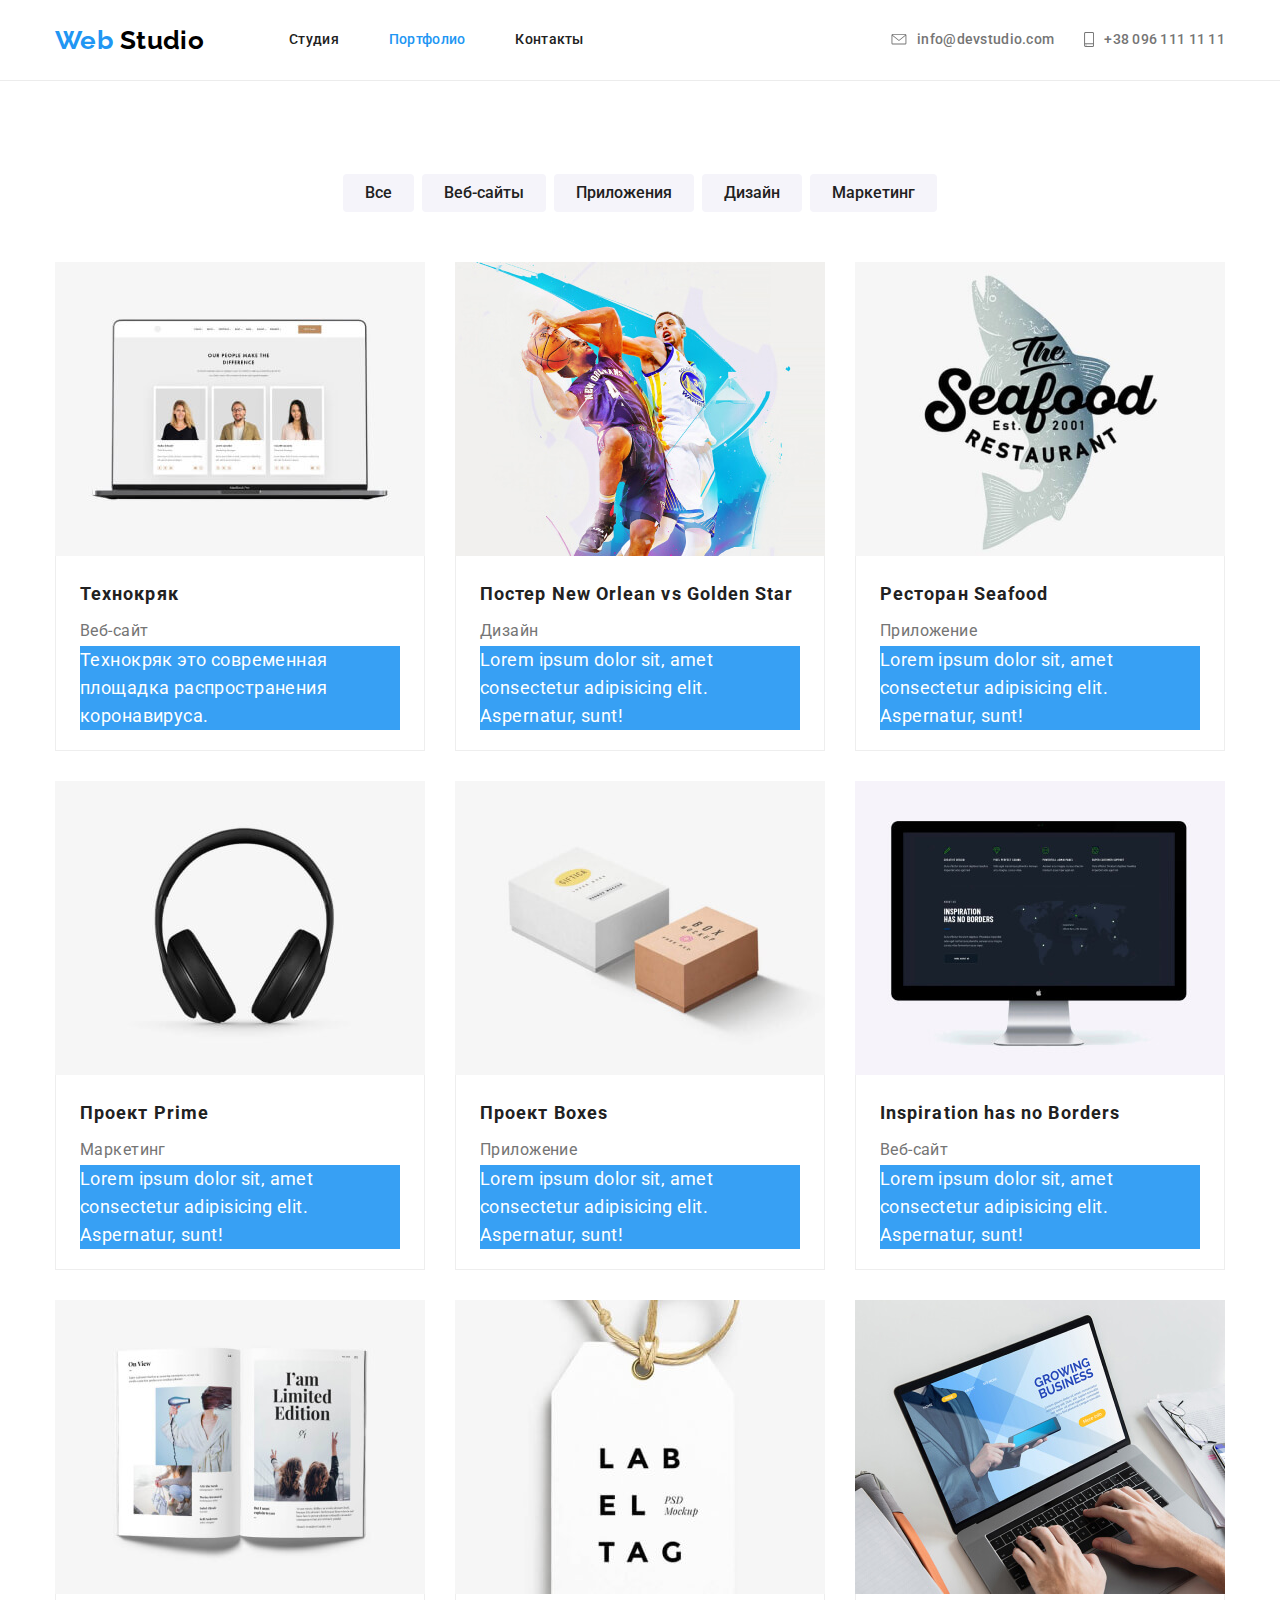
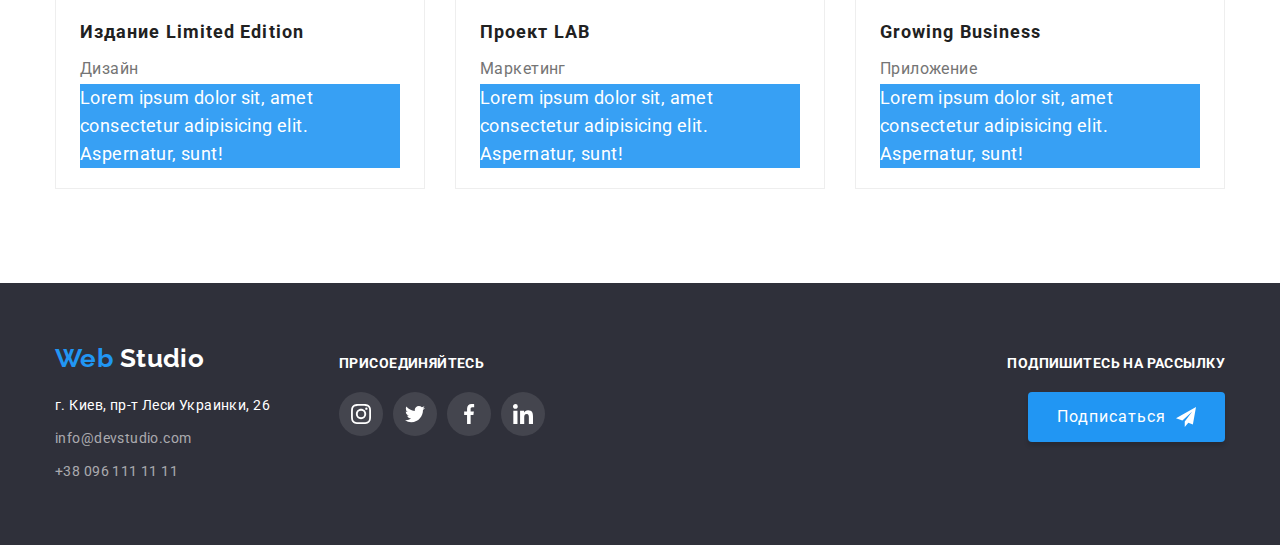
==== commit e2dda177: "Добавляет нижнюю границу в header и margin в ссылки соцсетей footer" ====
--- a/portfolio.html
+++ b/portfolio.html
@@ -16,7 +16,7 @@
   </head>
   <body class="page">
     <!-- шапка сайта -->
-    <header>
+    <header class="header">
       <div class="container page-header">
         <nav class="main-nav">
           <a href="./index.html" class="logo" lang="en">
@@ -295,42 +295,26 @@
           <div class="social-links-container">
             <b class="text">присоединяйтесь</b>
             <ul class="list social-link-list">
-              <li>
-                <a
-                  href=""
-                  class="social-link link-instagram"
-                  aria-label="иконка инстаграма"
-                >
+              <li class="social-link-item">
+                <a href="" class="social-link" aria-label="иконка инстаграма">
                   <svg class="social-link-icon">
                     <use href="./images/sprite.svg#icon-instagram"></use></svg
                 ></a>
               </li>
-              <li>
-                <a
-                  href=""
-                  class="social-link link-twitter"
-                  aria-label="иконка твиттера"
-                >
+              <li class="social-link-item">
+                <a href="" class="social-link" aria-label="иконка твиттера">
                   <svg class="social-link-icon">
                     <use href="./images/sprite.svg#icon-twitter"></use></svg
                 ></a>
               </li>
-              <li>
-                <a
-                  href=""
-                  class="social-link link-facebook"
-                  aria-label="иконка фейсбука"
-                >
+              <li class="social-link-item">
+                <a href="" class="social-link" aria-label="иконка фейсбука">
                   <svg class="social-link-icon">
                     <use href="./images/sprite.svg#icon-facebook"></use></svg
                 ></a>
               </li>
-              <li>
-                <a
-                  href=""
-                  class="social-link link-linkedin"
-                  aria-label="иконка линкедина"
-                >
+              <li class="social-link-item">
+                <a href="" class="social-link" aria-label="иконка линкедина">
                   <svg class="social-link-icon">
                     <use href="./images/sprite.svg#icon-linkedin"></use></svg
                 ></a>
--- a/css/style.css
+++ b/css/style.css
@@ -13,6 +13,7 @@
 /* цвет фона в футере #2F303A */
 /* цвет рамки списка портфолио #EEEEEE */
 /* цвет иконок соцсетей в каточках our team #AFB1B8 */
+/* цвет нижней границы header #ececec */
 
 /* шрифты
 лого font-family: Raleway; font-weight: bold
@@ -43,6 +44,7 @@
   --portfolio-list-hidden-color: rgba(33, 150, 243, 0.9);
   --portfolio-list-border-color: #eeeeee;
   --links-icon-basic-color: #afb1b8;
+  --header-border-color: #ececec;
 }
 
 /* Стили для index.html */
@@ -82,6 +84,10 @@
 }
 
 /* Header section */
+.header {
+  border-bottom: 1px solid var(--header-border-color);
+}
+
 .page-header {
   display: flex;
   align-items: center;
@@ -163,13 +169,12 @@
 
 .auth-nav-link-icon {
   margin-right: 10px;
-
-  --color3: var(--primary-text-color);
+  fill: var(--primary-text-color);
 }
 
 .authorization-nav .link:hover .auth-nav-link-icon,
 .authorization-nav .link:focus .auth-nav-link-icon {
-  --color3: var(--primary-accent-color);
+  fill: var(--primary-accent-color);
 }
 
 /* Hero section */
@@ -389,7 +394,8 @@
 .social-link-icon {
   width: 20px;
   height: 20px;
-  --color4: var(--links-icon-basic-color);
+
+  fill: var(--links-icon-basic-color);
 }
 
 .social-link:hover,
@@ -399,7 +405,7 @@
 
 .social-link:hover .social-link-icon,
 .social-link:focus .social-link-icon {
-  --color4: var(--white-color);
+  fill: var(--white-color);
 }
 
 /* Clients section */
@@ -424,7 +430,7 @@
 }
 
 .clients-link-icon {
-  --color4: var(--links-icon-basic-color);
+  fill: var(--links-icon-basic-color);
 }
 
 .clients-list-link:hover,
@@ -434,7 +440,7 @@
 
 .clients-list-link:hover .clients-link-icon,
 .clients-list-link:focus .clients-link-icon {
-  --color4: var(--primary-accent-color);
+  fill: var(--primary-accent-color);
 }
 
 /* Footer */
@@ -502,23 +508,18 @@
 
 .footer .social-link-list {
   display: flex;
-  width: 44px;
-  height: 44px;
-  border-radius: 50%;
+}
+
+.footer .social-link-item:not(:last-child) {
+  margin-right: 10px;
 }
 
 .footer .social-link {
-  display: inline-flex;
-  align-items: center;
-  justify-content: center;
-  width: 44px;
-  height: 44px;
-  border-radius: 50%;
   background-color: var(--footer-social-links-background-color);
 }
 
 .footer .social-link-icon {
-  --color4: var(--white-color);
+  fill: var(--white-color);
 }
 
 .footer .social-link:hover,
